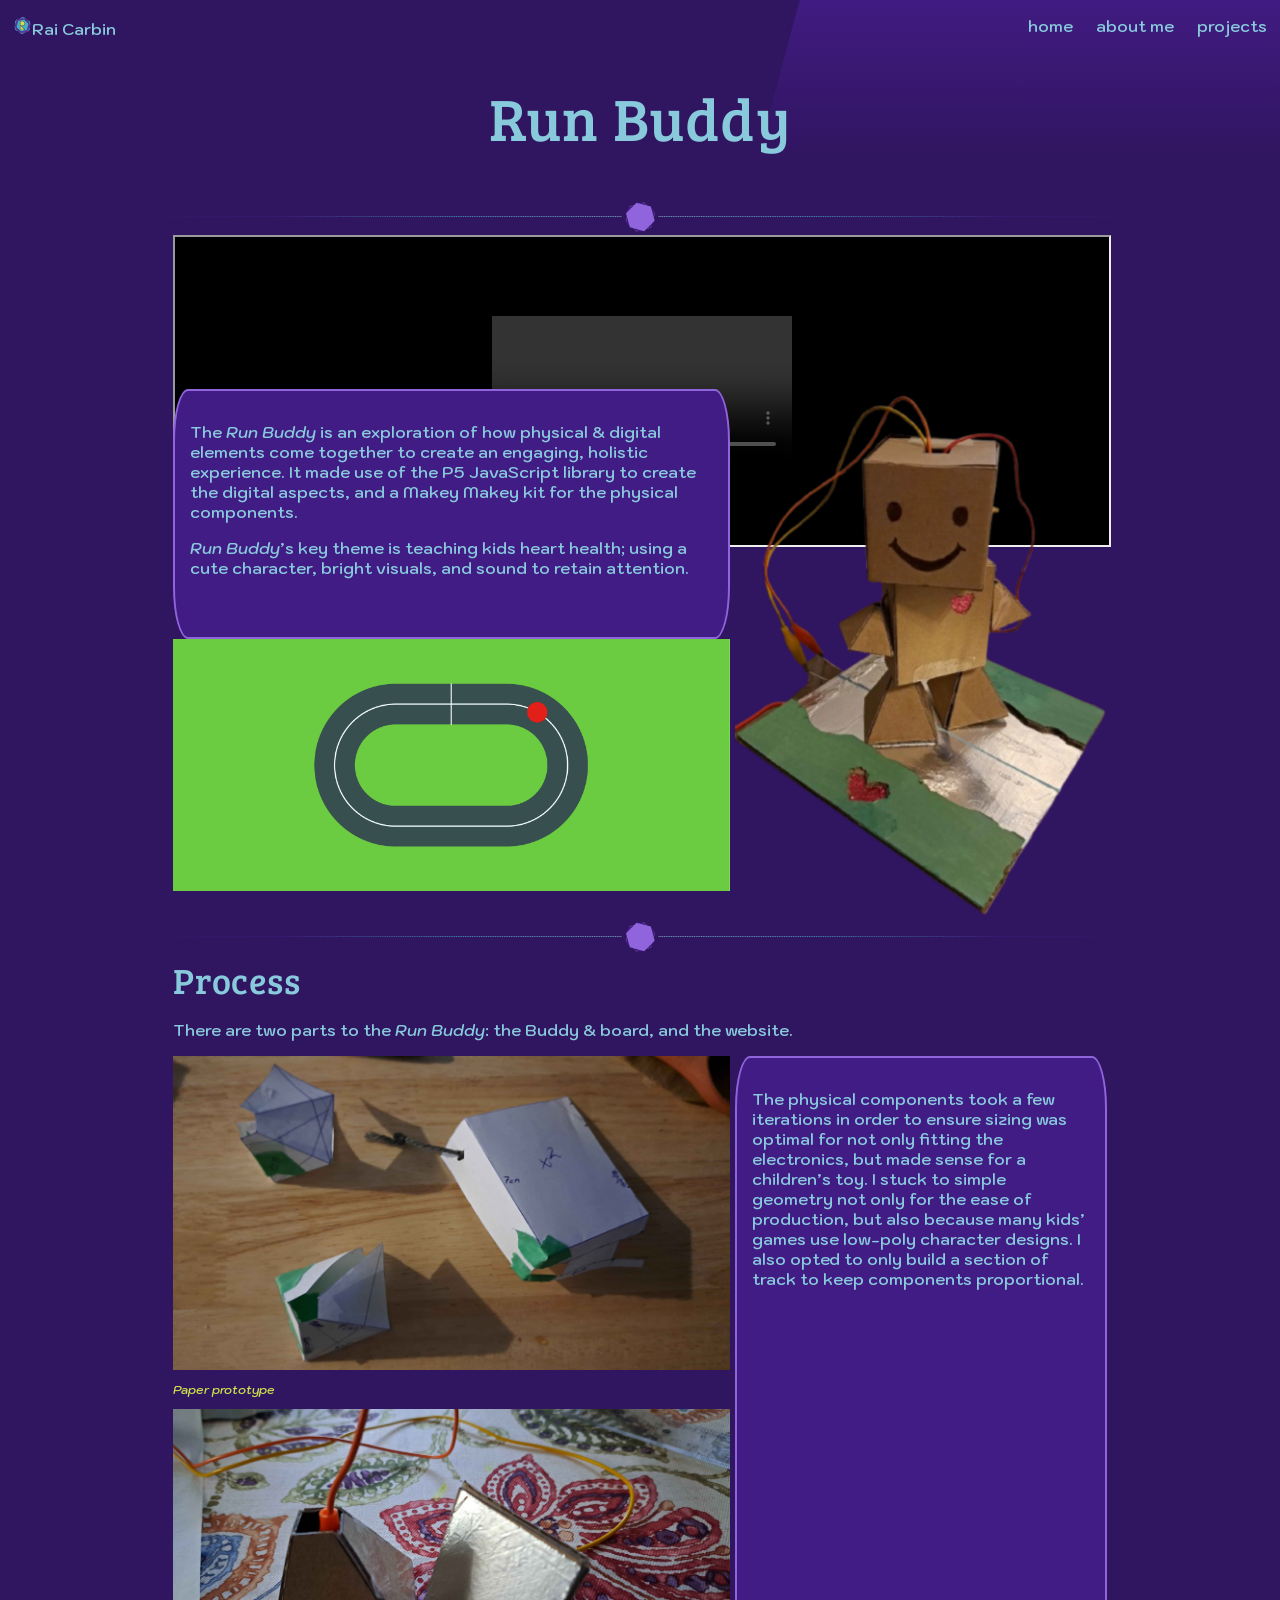
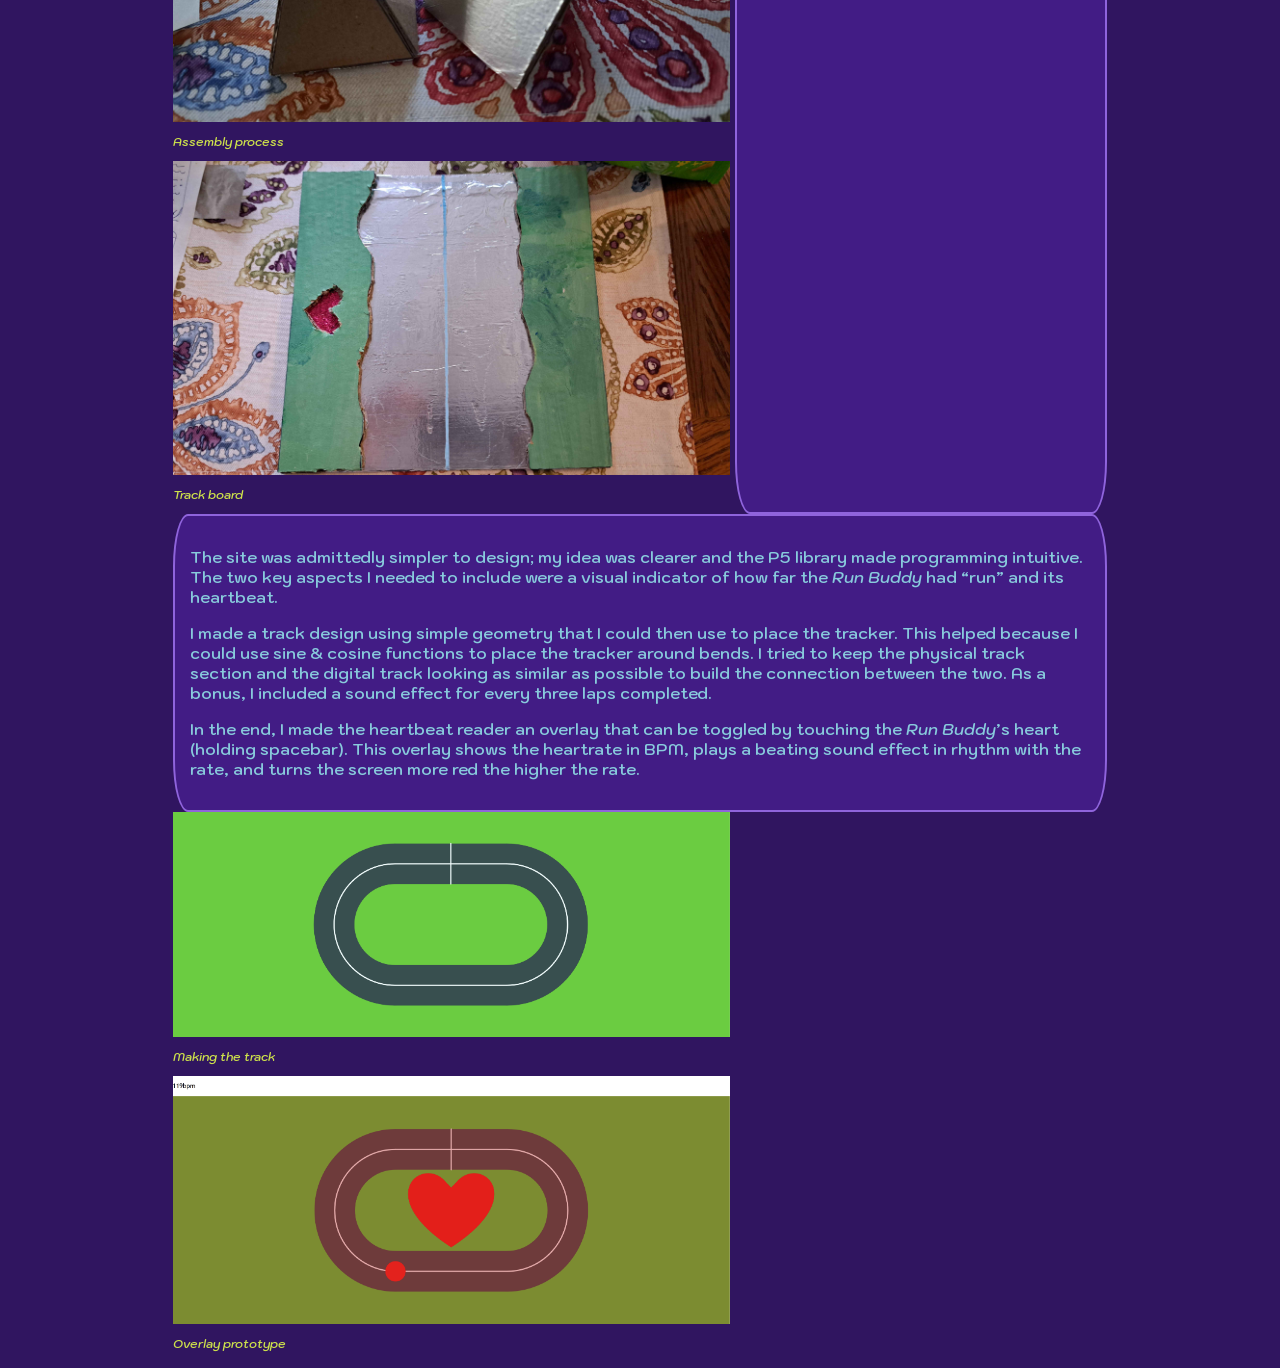
==== p1.html @ 46a2a34e "Restore p1.html content from previous version" ====
<!DOCTYPE html>
<html lang="en">
<head>
    <title>p1 - portfolio</title>
    <link rel="icon" type="image/x-icon" href="img/graphics/logo_bw.svg">
    <meta charset="UTF-8">
    <meta name="viewport" content="width=device-width, initial-scale=1">
    <link rel="stylesheet" href="style.css">
    <link rel="preconnect" href="https://fonts.googleapis.com">
    <link rel="preconnect" href="https://fonts.gstatic.com" crossorigin>
    <link href="https://fonts.googleapis.com/css2?family=Bree+Serif&family=Kodchasan:ital,wght@0,200;0,300;0,400;0,500;0,600;0,700;1,200;1,300;1,400;1,500;1,600;1,700&display=swap" rel="stylesheet">
</head>
<body>
    <header>
        <nav>
            <p id="name"><img src="img/graphics/logo_colour.svg" style="display: inline; width: 3%;">Rai Carbin</p>
            <div id="links">
                <a href="index.html"><p>home</p></a>
                <a href="about.html"><p>about me</p></a>
                <a href="projects.html"><p>projects</p></a>
            </div>
        </nav>
        <h1>Run Buddy</h1>
    </header>
    <img class="spacer" src="img/graphics/spacer.svg" style="width: 100%;">
    <iframe src="img/projects/rbVideo.mp4" class="left right" style="width: 100%; height: 200%;"></iframe>
    <div class="left"></div><!-- just so that elements don't overlap cuz idk how else to fix it :/ -->
    <div class="textbox left">
        <p>The <i>Run Buddy</i> is an exploration of how physical & digital elements come together 
            to create an engaging, holistic experience. It made use of the P5 JavaScript library to 
            create the digital aspects, and a Makey Makey kit for the physical components.
        </p>
        <p><i>Run Buddy</i>’s key theme is teaching kids heart health; using a cute character,  
            bright visuals, and sound to retain attention.
        </p>
    </div>
    <img src="img/projects/run-buddy.png" class="right" style="grid-row: span 2;">
    <img src="img/projects/rb-site.png" class="left" style="width: 100%;">
    <img class="spacer" src="img/graphics/spacer.svg" style="width: 100%;">
    <h2 style="grid-column-start: 3;">Process</h2>
    <p style="grid-column-start: 3; grid-column-end: 11;">
        There are two parts to the <i>Run Buddy</i>: the Buddy & board, and the website.
    </p>
    <img src="img/projects/paper.png" class="left" style="width: 100%;">
    <div class="textbox right" style="grid-column-start: 10; grid-row: span 6;">
        <p>
            The physical components took a few iterations in order to ensure sizing was optimal 
            for not only fitting the electronics, but made sense for a children’s toy. I stuck to 
            simple geometry not only for the ease of production, but also because many kids’ games use 
            low-poly character designs. I also opted to only build a section of track to keep components 
            proportional. 
        </p>
    </div>
    <p class="left desc">Paper prototype</p>
    <img src="img/projects/feet.png" class="left" style="width: 100%;">
    <p class="left desc">Assembly process</p>
    <img src="img/projects/board.png" class="left" style="width: 100%;">
    <p class="left desc">Track board</p>
    <div class="textbox">
        <p>
            The site was admittedly simpler to design; my idea was clearer and the P5 library made 
            programming intuitive. The two key aspects I needed to include were a visual indicator of how 
            far the <i>Run Buddy</i> had “run” and its heartbeat. 
        </p><p>
            I made a track design using simple geometry that I could then use to place the tracker. This 
            helped because I could use sine & cosine functions to place the tracker around bends. I tried 
            to keep the physical track section and the digital track looking as similar as possible to 
            build the connection between the two. As a bonus, I included a sound effect for every three 
            laps completed. 
        </p><p>
            In the end, I made the heartbeat reader an overlay that can be toggled by touching the <i>Run 
            Buddy</i>’s heart (holding spacebar). This overlay shows the heartrate in BPM, plays a beating 
            sound effect in rhythm with the rate, and turns the screen more red the higher the rate. 
        </p>
    </div>
    <img src="img/projects/justTrack.png" class="left" style="width: 100%;">
    <p class="left desc">Making the track</p>
    <img src="img/projects/overlayProto.png" class="left" style="width: 100%;">
    <p class="left desc">Overlay prototype</p>
</body>
</html>
---- style.css ----
:root{
    --bg1: #301560;
    --bg2: #8F64DC;
    --secondary: #421C85;
    --text: #88CADC;
    --acc: #CEE24B;
    --border: #43ADCA;
}
html{
    font-size: 10px;
}
body{
    font-size: 1.6rem;
    font-family: "Bree Serif", serif;
    background: var(--bg1);
    color: var(--text);
    display: grid;
    grid-template-columns: repeat(12, 1fr);
    margin: 5px 30px 5px 30px;
    column-gap: 5px;
}

h1, h2, h3, h4, h5, h6{
    font-weight: normal;
    letter-spacing: 0.02em;
}
h1{
    font-size: 6rem;
}
h2{
    font-size: 3.6rem;
    margin: 0;
}

p{
    font-family: "Kodchasan", sans-serif;
    font-weight: 600;
}
.textbox{
    background: var(--secondary);
    /* color: var(--bg1); */
    padding: 15px;
    border: 2px solid var(--bg2);
    /* outline: 5px solid var(--border); */
    border-radius: 15px / 51.96px;
    corner-shape: bevel;
    text-align: left;
    grid-column-start: 3;
    grid-column-end: 11;
    max-height: fit-content;
}

.desc{
    font-size: 1.2rem;
    font-style: italic;
    color: var(--acc);
}

header{
    grid-column: span 12;
    text-align: center;
    background-image: url("img/graphics/header.svg");
    background-size: 100%;
    background-position: center;
    margin: -5px -30px 0 -30px;
}

.spacer{
    /* grid-column: span 12; */
    grid-column-start: 2;
    grid-column-end: 12;
}

.project{
    grid-column-start: 3;
    grid-column-end: 11;
    transition: all 0.2s;
    background: url("img/graphics/Rectangle\ 3.png");
    background-size: 0%;
    background-repeat: repeat-y;
}
.project:hover{
    background-size: 100%;
    color: var(--bg1);
    transform: skew(-15deg);
    padding-left: 60px;
    border-left: 30px solid var(--bg2);
}

a{
    text-decoration: none;
    color: inherit;
}
.left{
    grid-column-start: 3;
    grid-column-end: 10;
}
.right{
    grid-column-end: 11;
}

#links{
    width: 50vw;
    text-align: right;
    margin-top: -2.5em;
    margin-left: 49vw;
}
#links *{
    display: inline;
    padding-left: 10px;
}
#name{
    width: 50vw;
    padding-left: 1vw;
    text-align: left;
}
#projects{
    grid-column-start: 3;
    border-bottom: 5px solid var(--text);
    font-family: "Kodchasan", sans-serif;
    font-weight: 600;
    margin-bottom: 15px;
    padding-bottom: 5px;
}
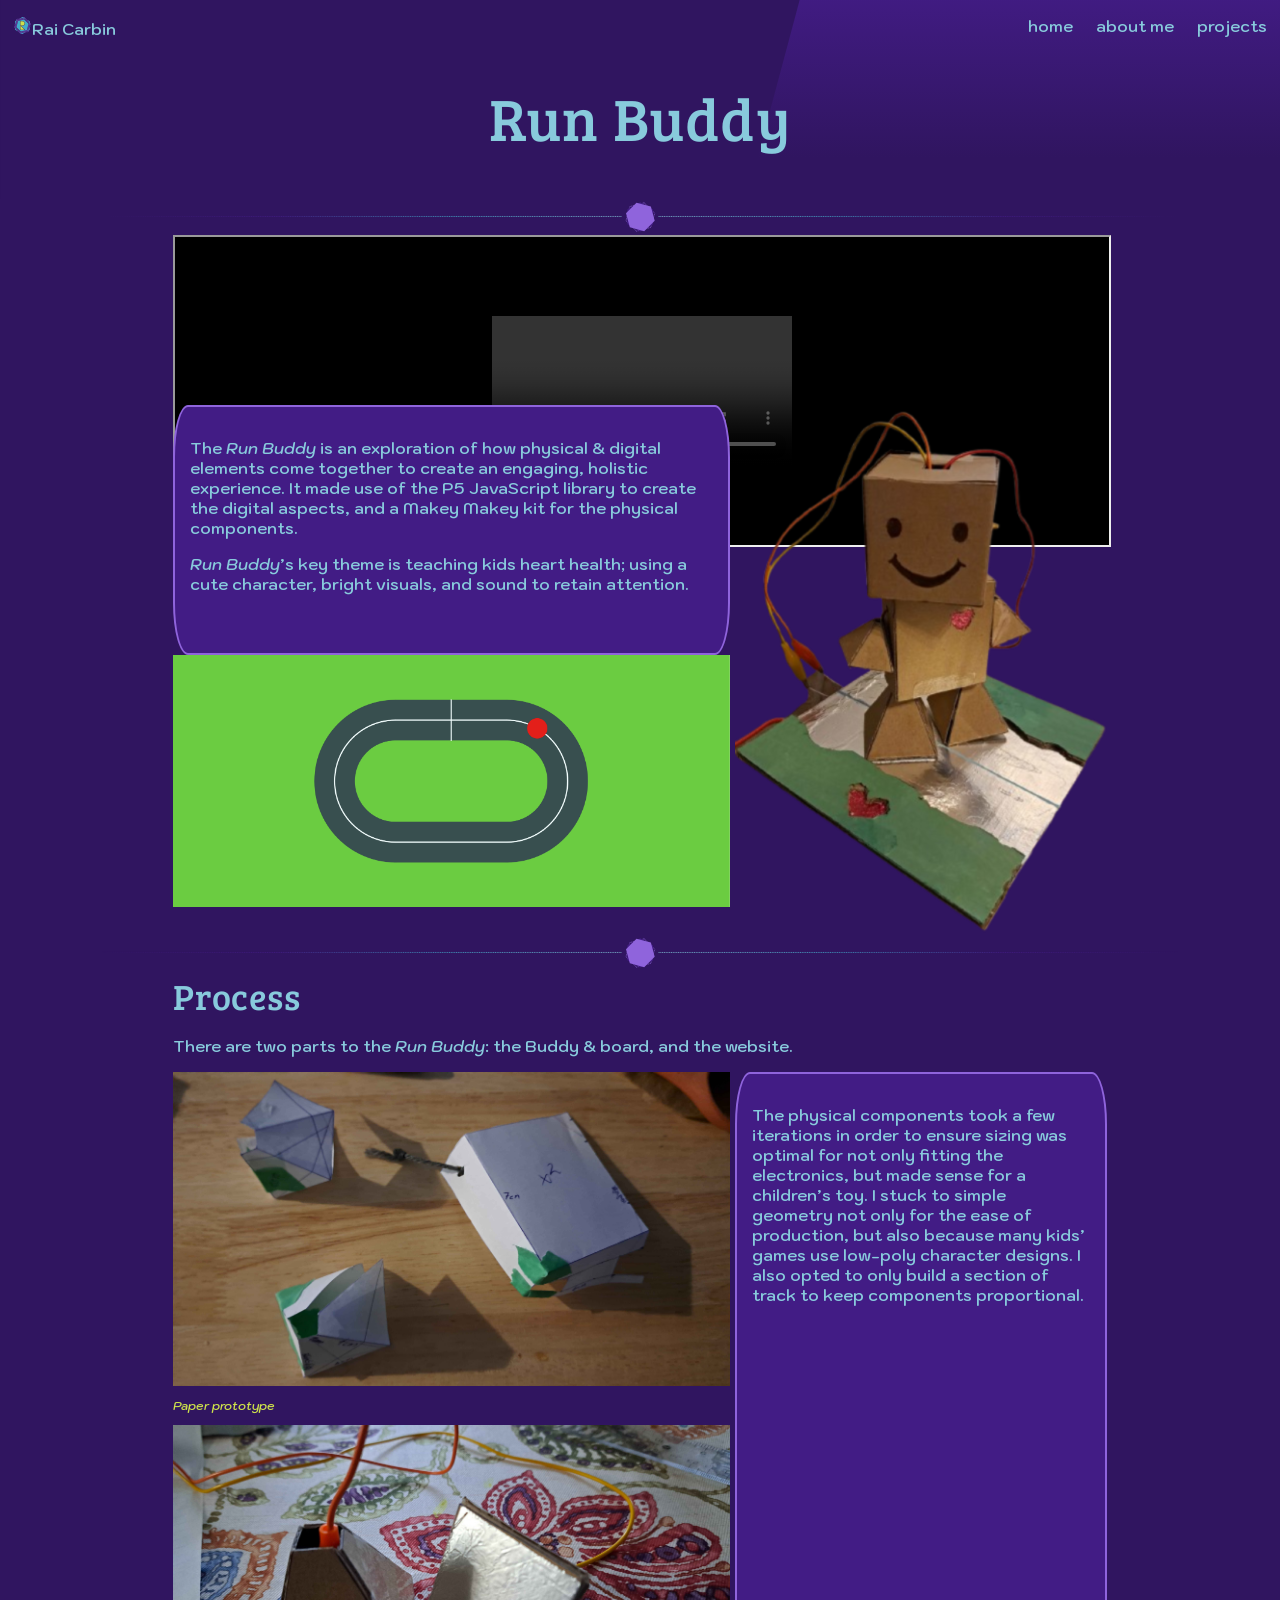
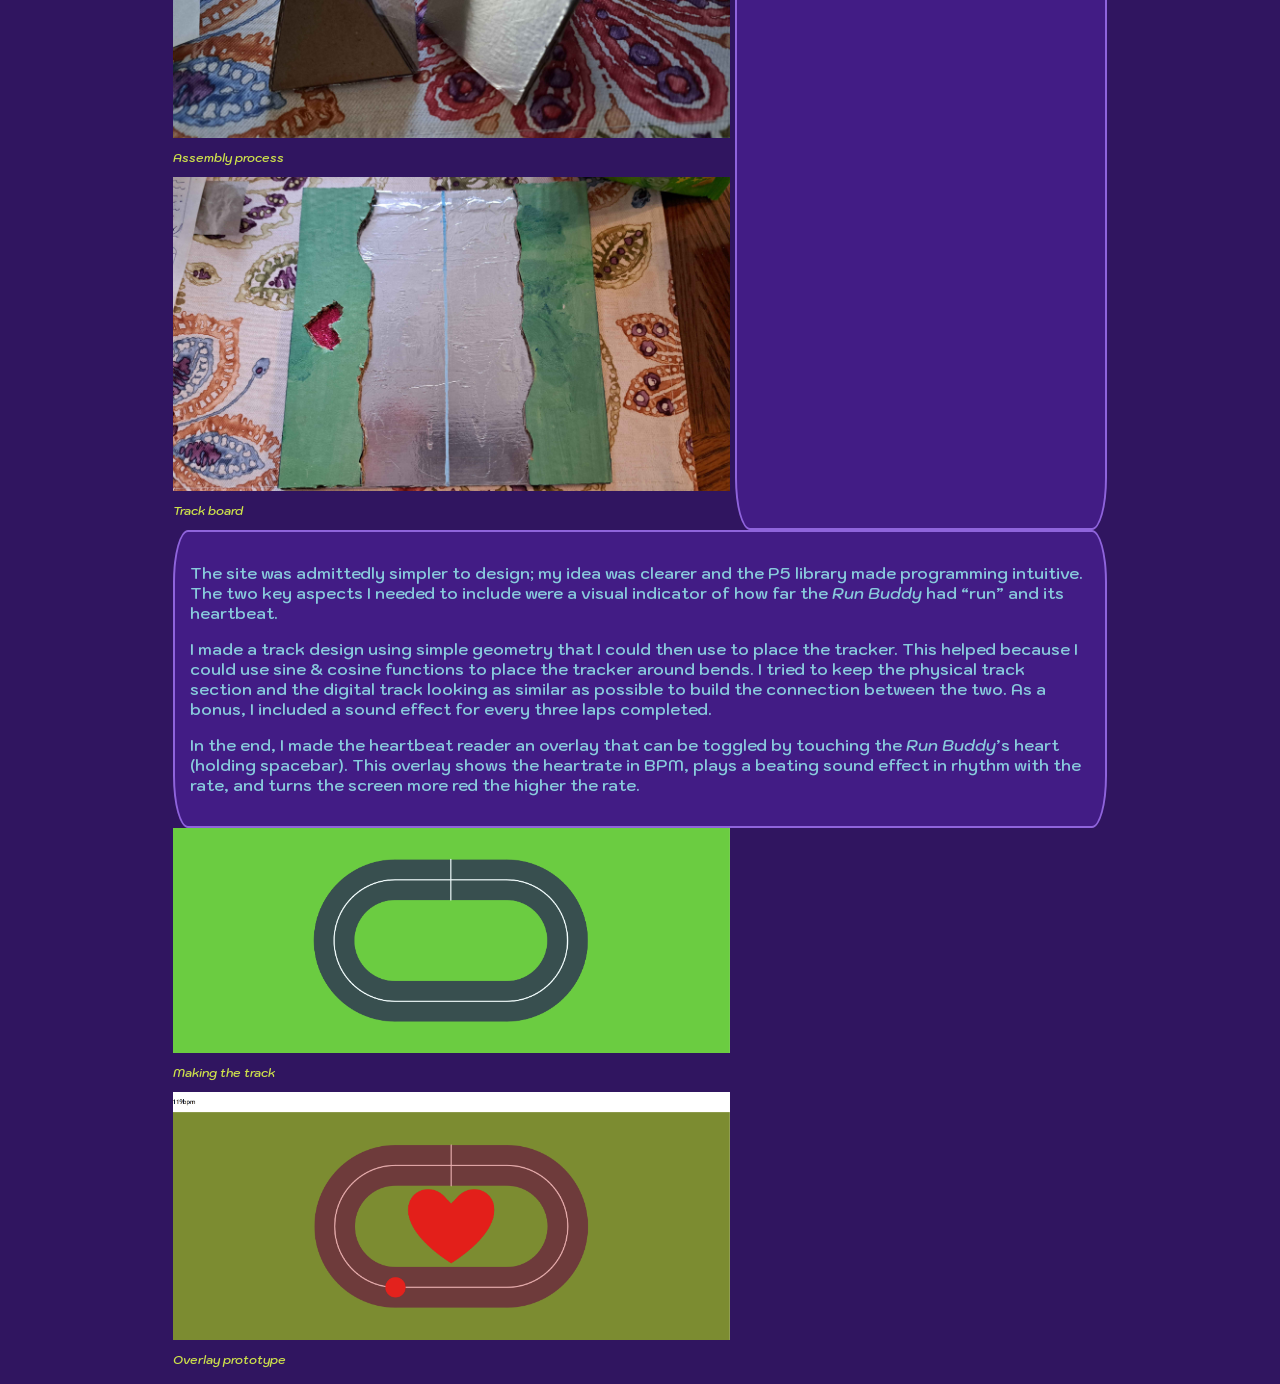
==== commit d65c7f12: "Fix HTML encoding issues in p1.html" ====
--- a/p1.html
+++ b/p1.html
@@ -24,7 +24,7 @@
     </header>
     <img class="spacer" src="img/graphics/spacer.svg" style="width: 100%;">
     <iframe src="img/projects/rbVideo.mp4" class="left right" style="width: 100%; height: 200%;"></iframe>
-    <div class="left"></div><!-- just so that elements don't overlap cuz idk how else to fix it :/ -->
+    <div class="left"><p></p></div><!-- just so that elements don't overlap cuz idk how else to fix it :/ -->
     <div class="textbox left">
         <p>The <i>Run Buddy</i> is an exploration of how physical & digital elements come together 
             to create an engaging, holistic experience. It made use of the P5 JavaScript library to 
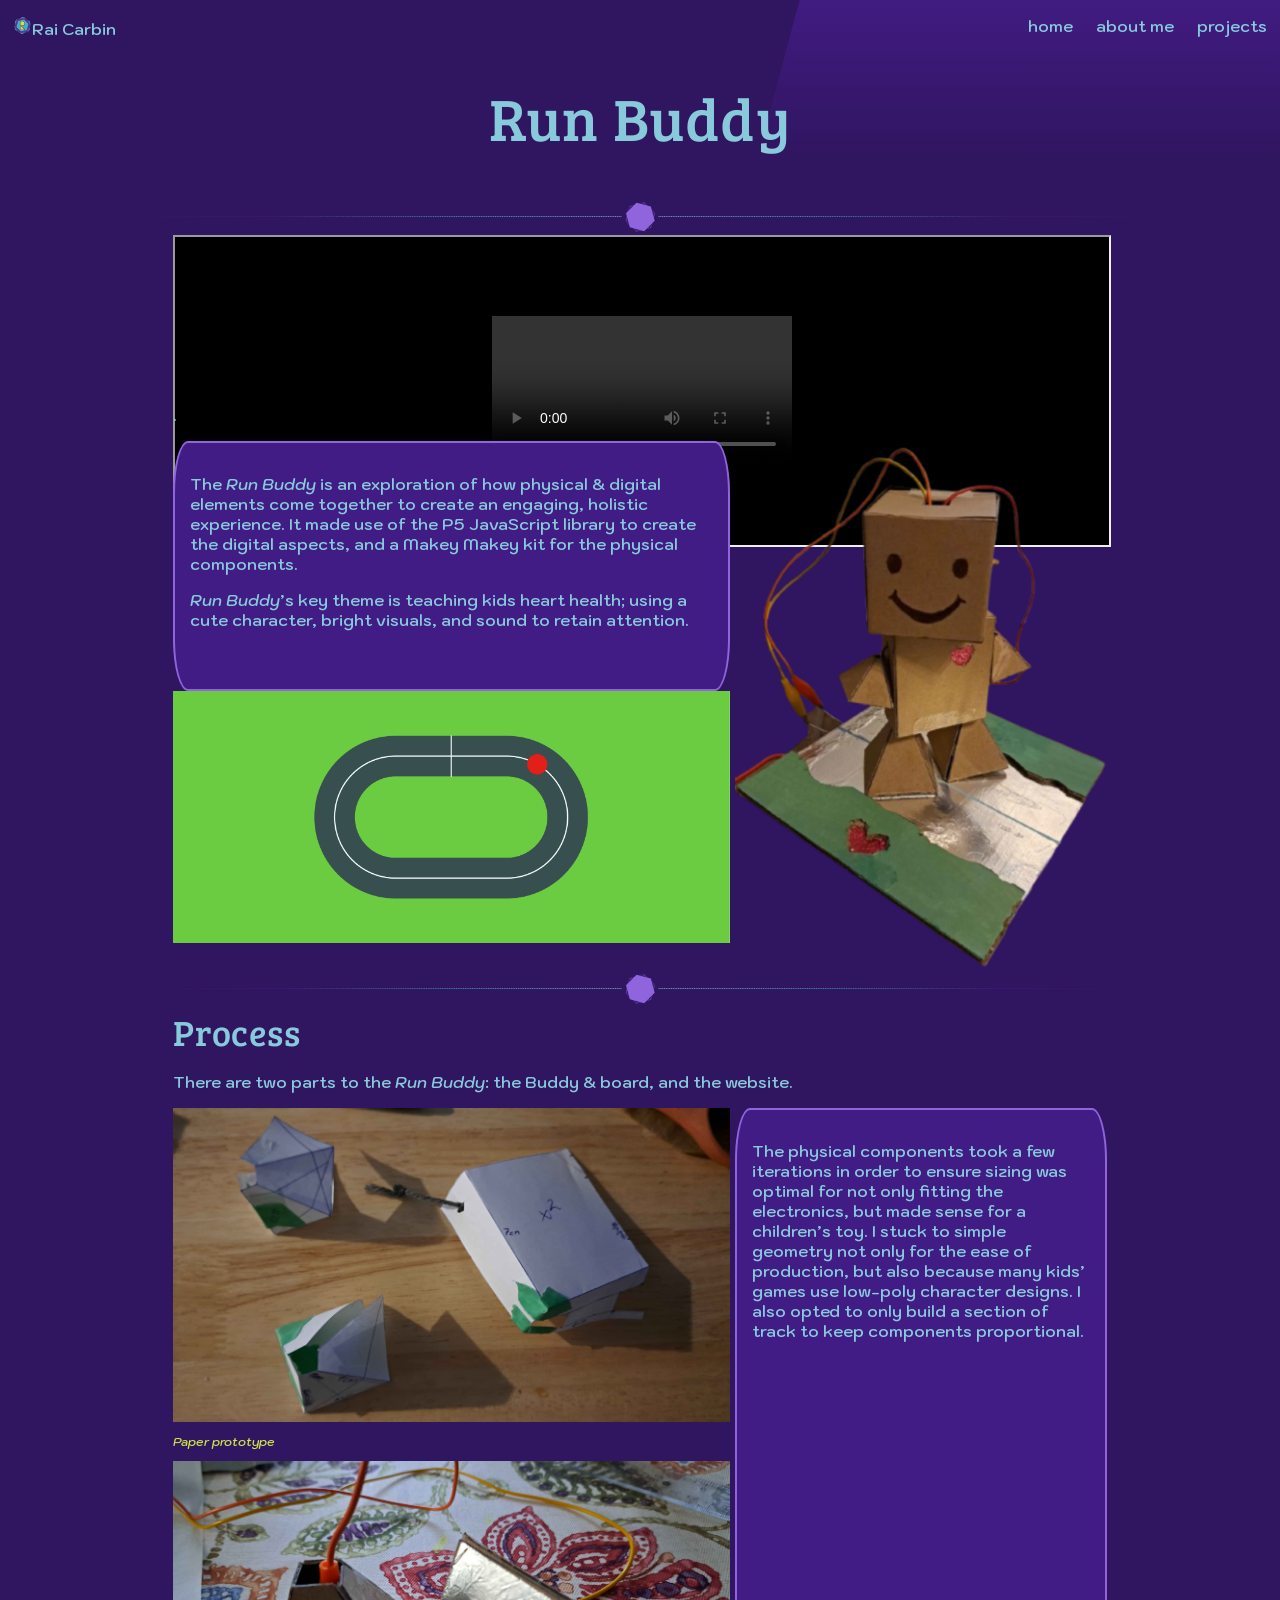
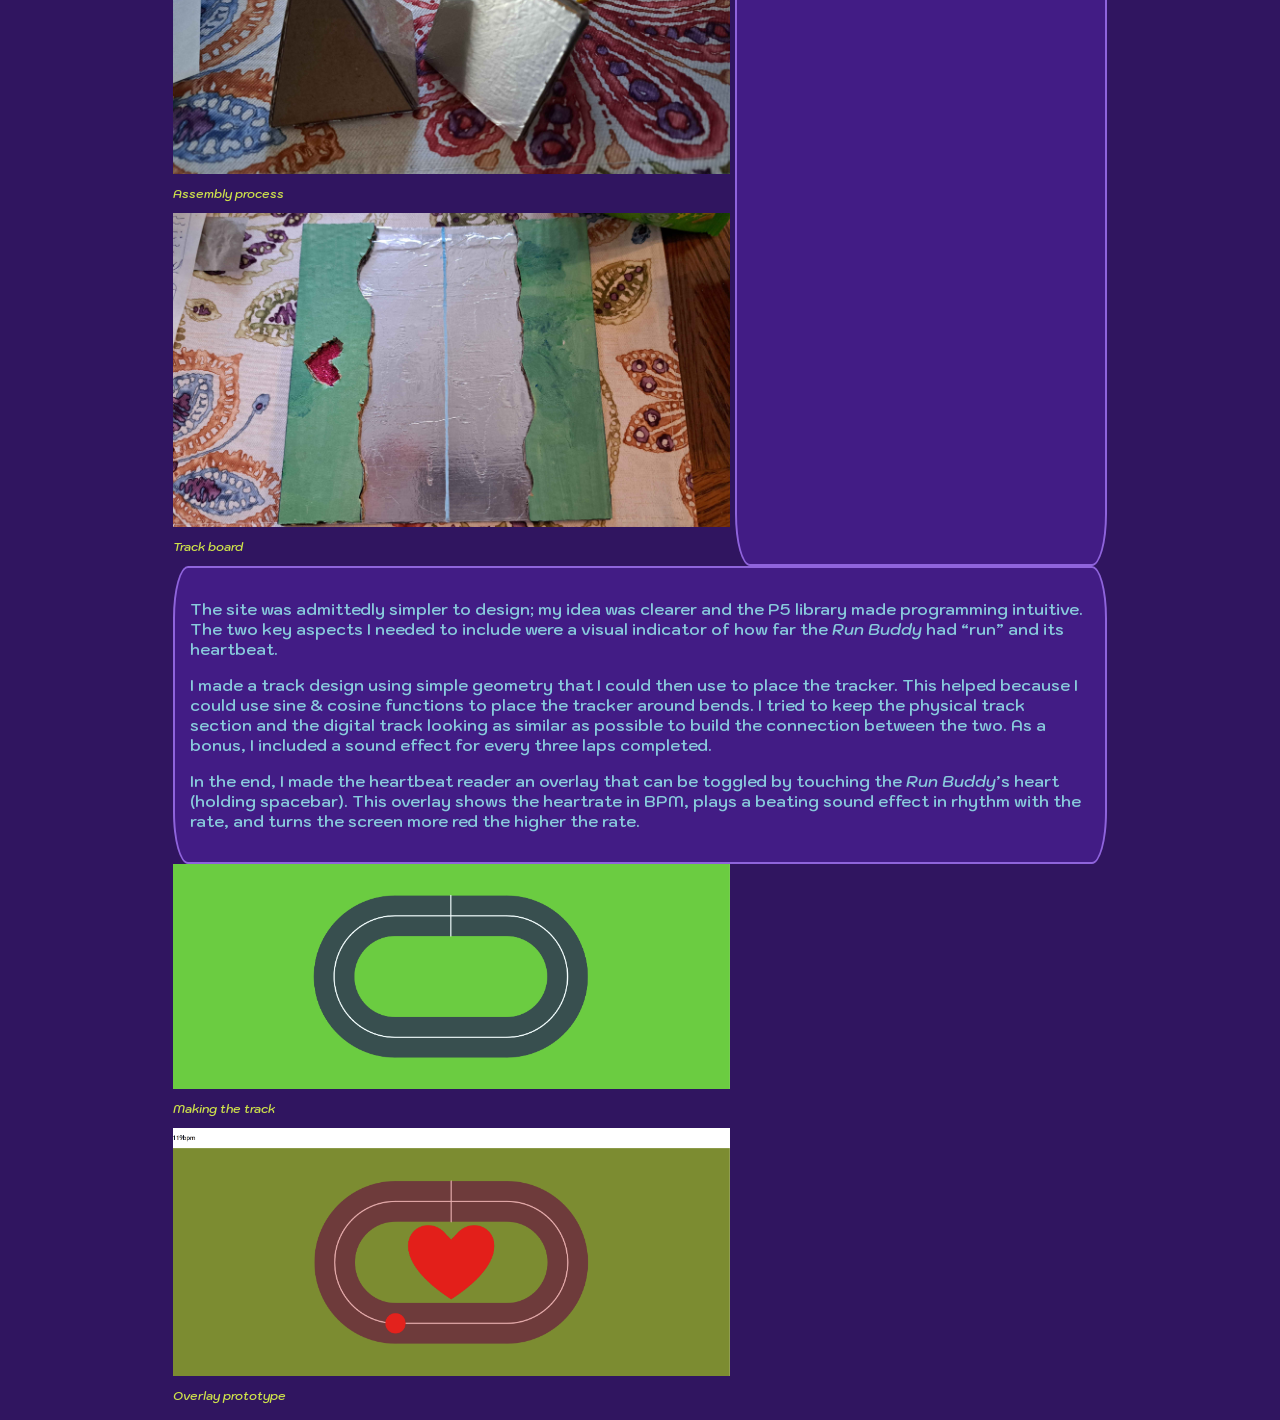
==== commit b246dda6: "Fix HTML formatting and structure" ====
--- a/p1.html
+++ b/p1.html
@@ -24,7 +24,7 @@
     </header>
     <img class="spacer" src="img/graphics/spacer.svg" style="width: 100%;">
     <iframe src="img/projects/rbVideo.mp4" class="left right" style="width: 100%; height: 200%;"></iframe>
-    <div class="left"><p></p></div><!-- just so that elements don't overlap cuz idk how else to fix it :/ -->
+    <div class="left"><p>.</p></div><!-- just so that elements don't overlap cuz idk how else to fix it :/ -->
     <div class="textbox left">
         <p>The <i>Run Buddy</i> is an exploration of how physical & digital elements come together 
             to create an engaging, holistic experience. It made use of the P5 JavaScript library to 
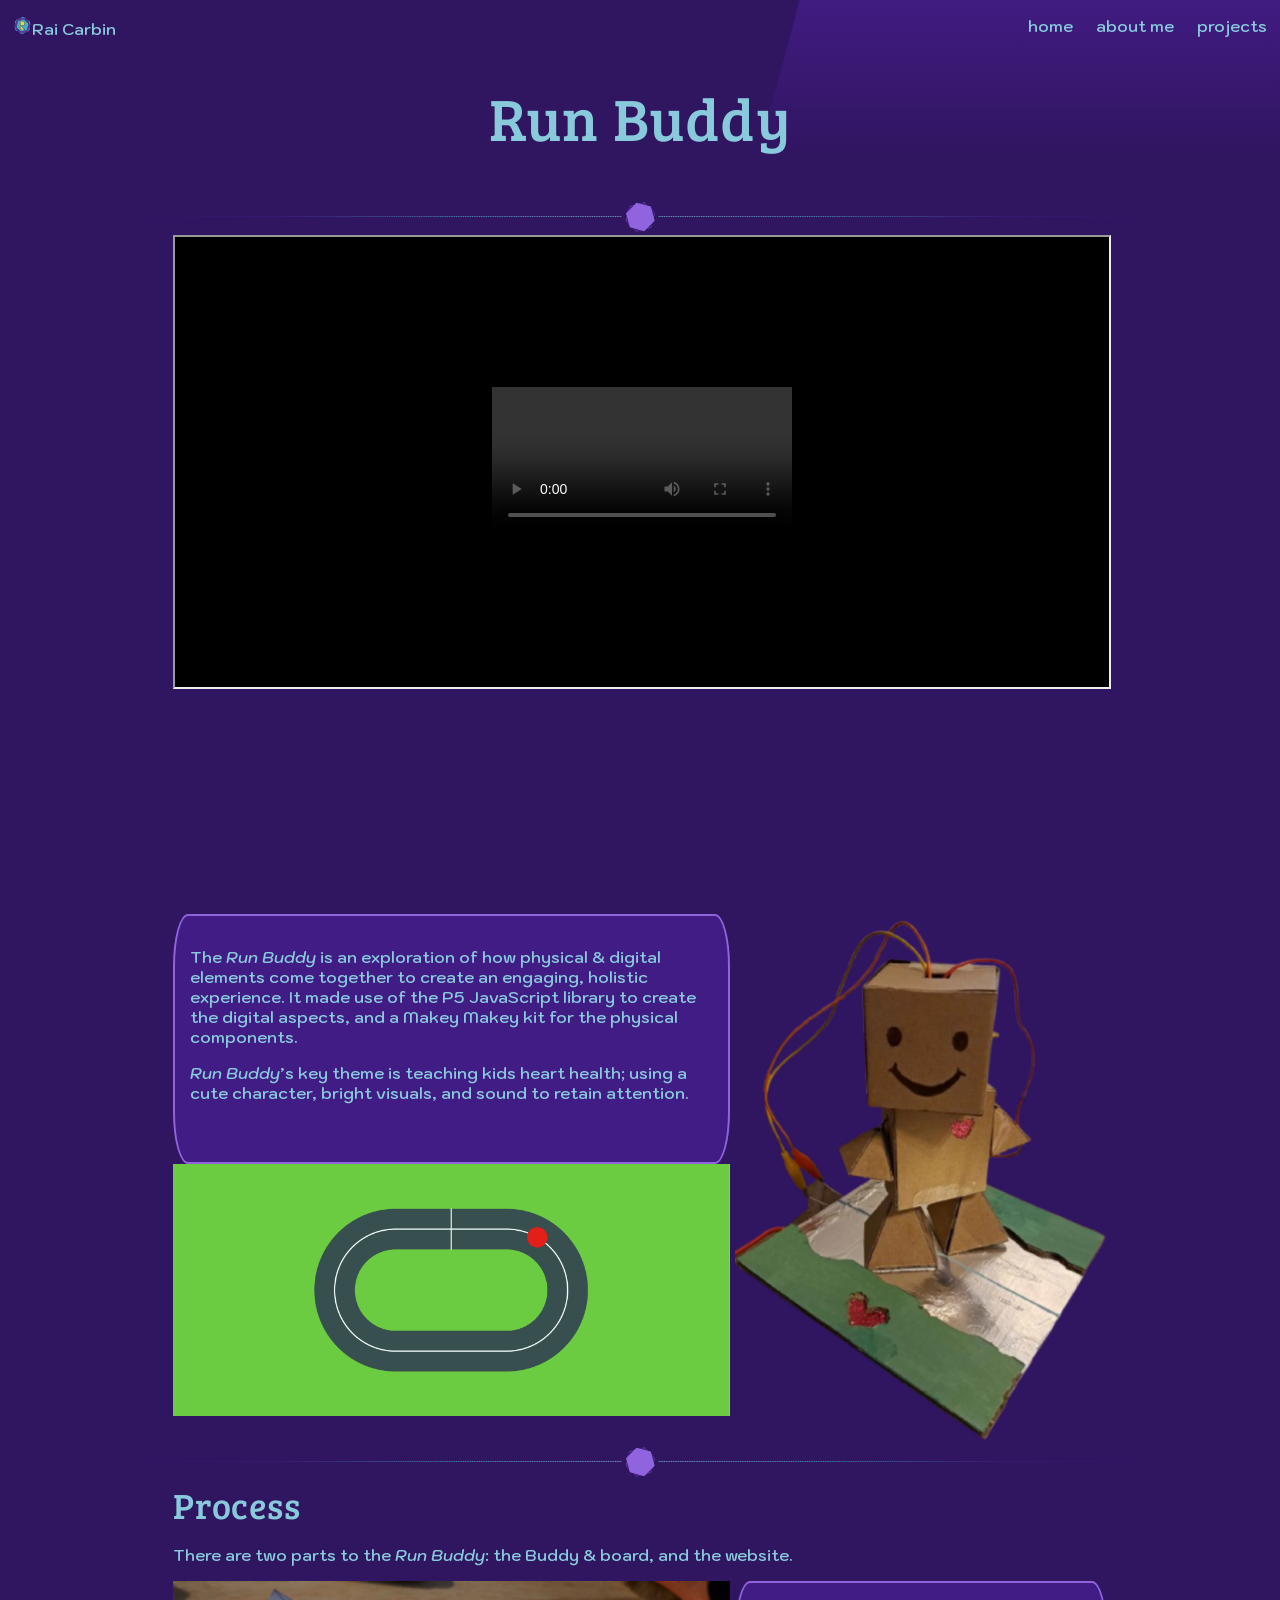
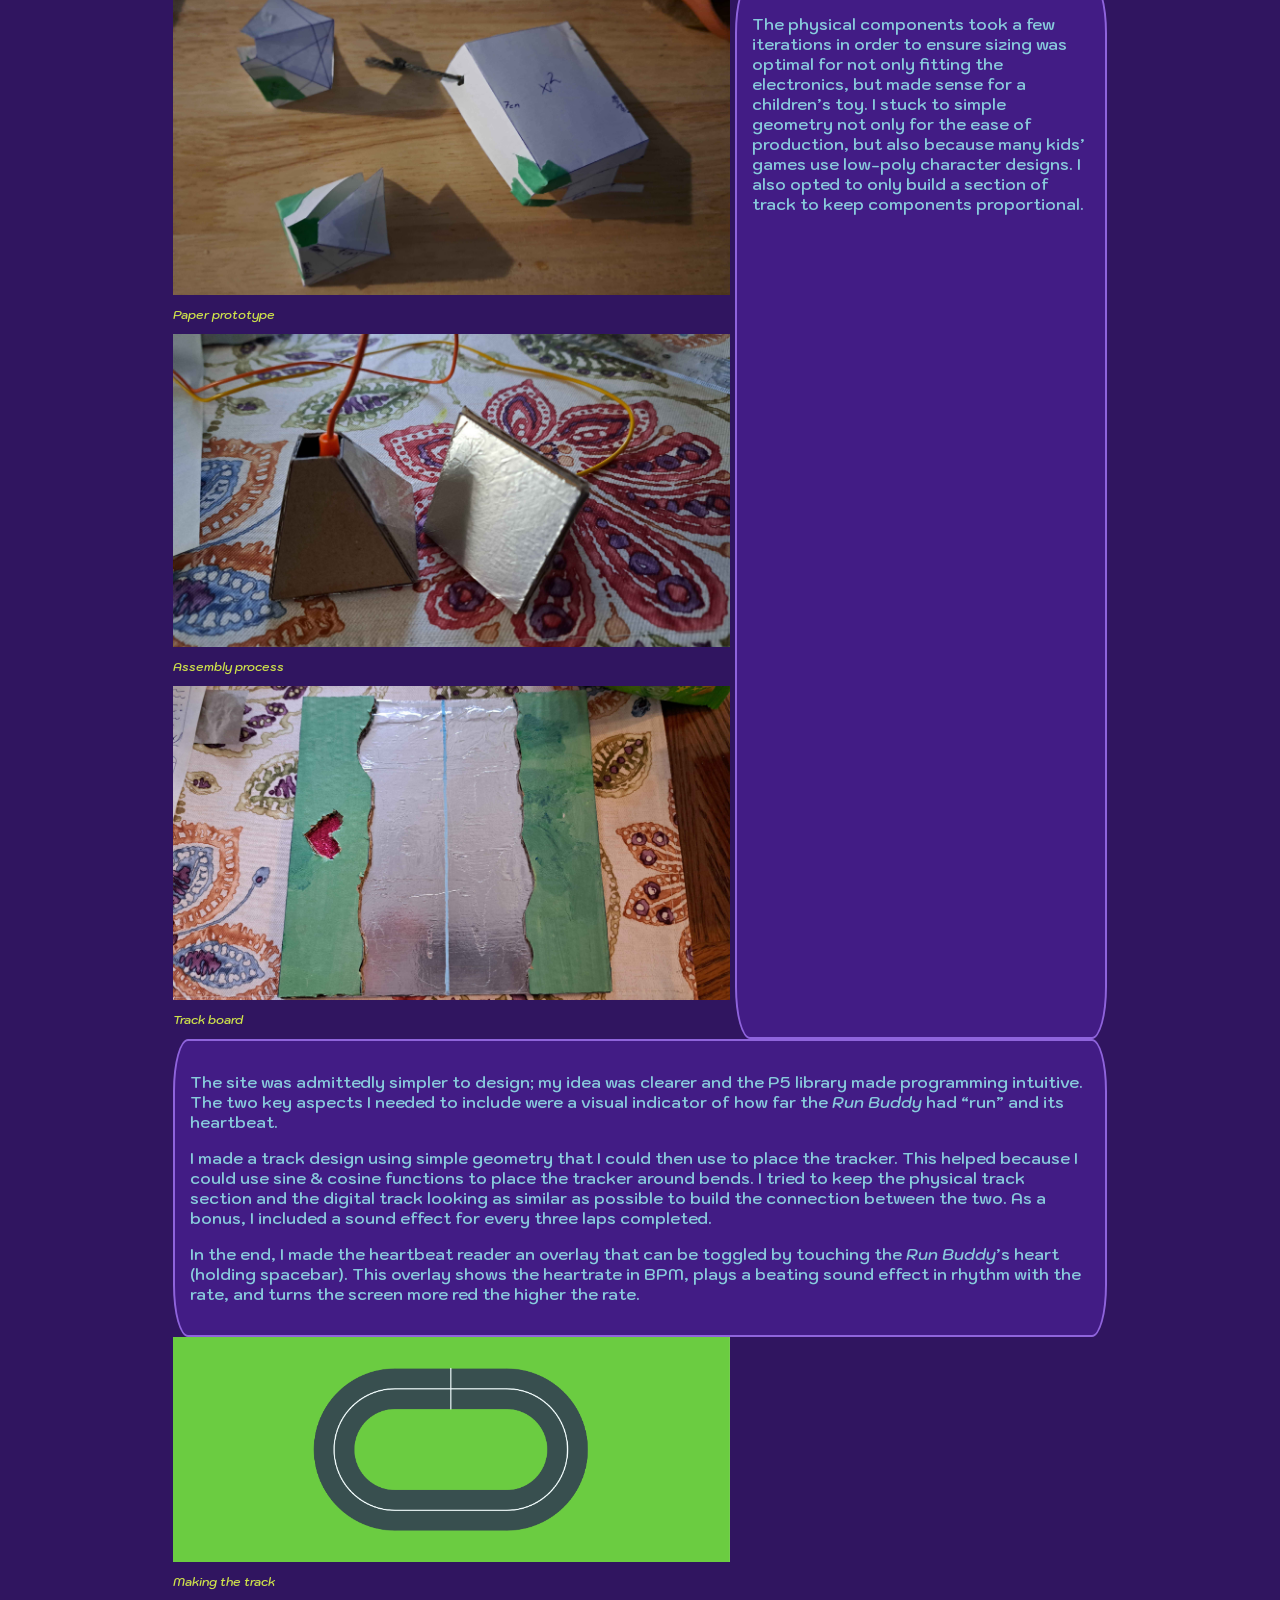
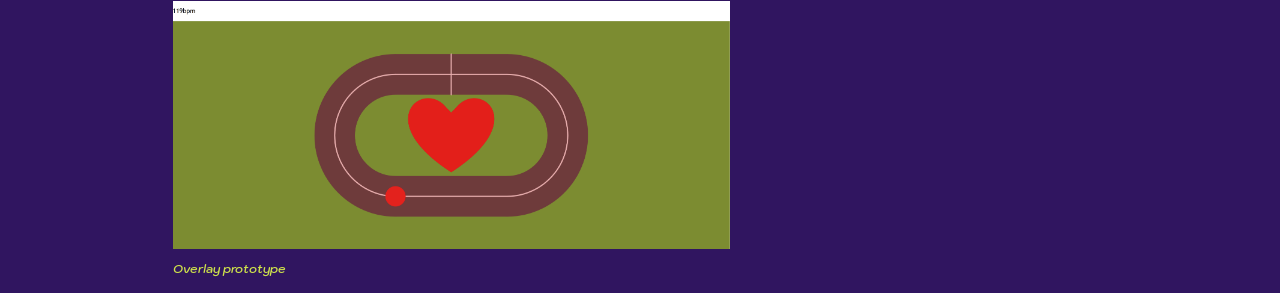
==== commit 483bebf9: "Adjust iframe height and layout spacing Updated iframe height and added spacing div for layout." ====
--- a/p1.html
+++ b/p1.html
@@ -23,8 +23,8 @@
         <h1>Run Buddy</h1>
     </header>
     <img class="spacer" src="img/graphics/spacer.svg" style="width: 100%;">
-    <iframe src="img/projects/rbVideo.mp4" class="left right" style="width: 100%; height: 200%;"></iframe>
-    <div class="left"><p>.</p></div><!-- just so that elements don't overlap cuz idk how else to fix it :/ -->
+    <iframe src="img/projects/rbVideo.mp4" class="left right" style="width: 100%; height: 50vh;"></iframe>
+    <div class="left" style="height: 25vh;"></div><!-- just so that elements don't overlap cuz idk how else to fix it :/ -->
     <div class="textbox left">
         <p>The <i>Run Buddy</i> is an exploration of how physical & digital elements come together 
             to create an engaging, holistic experience. It made use of the P5 JavaScript library to 
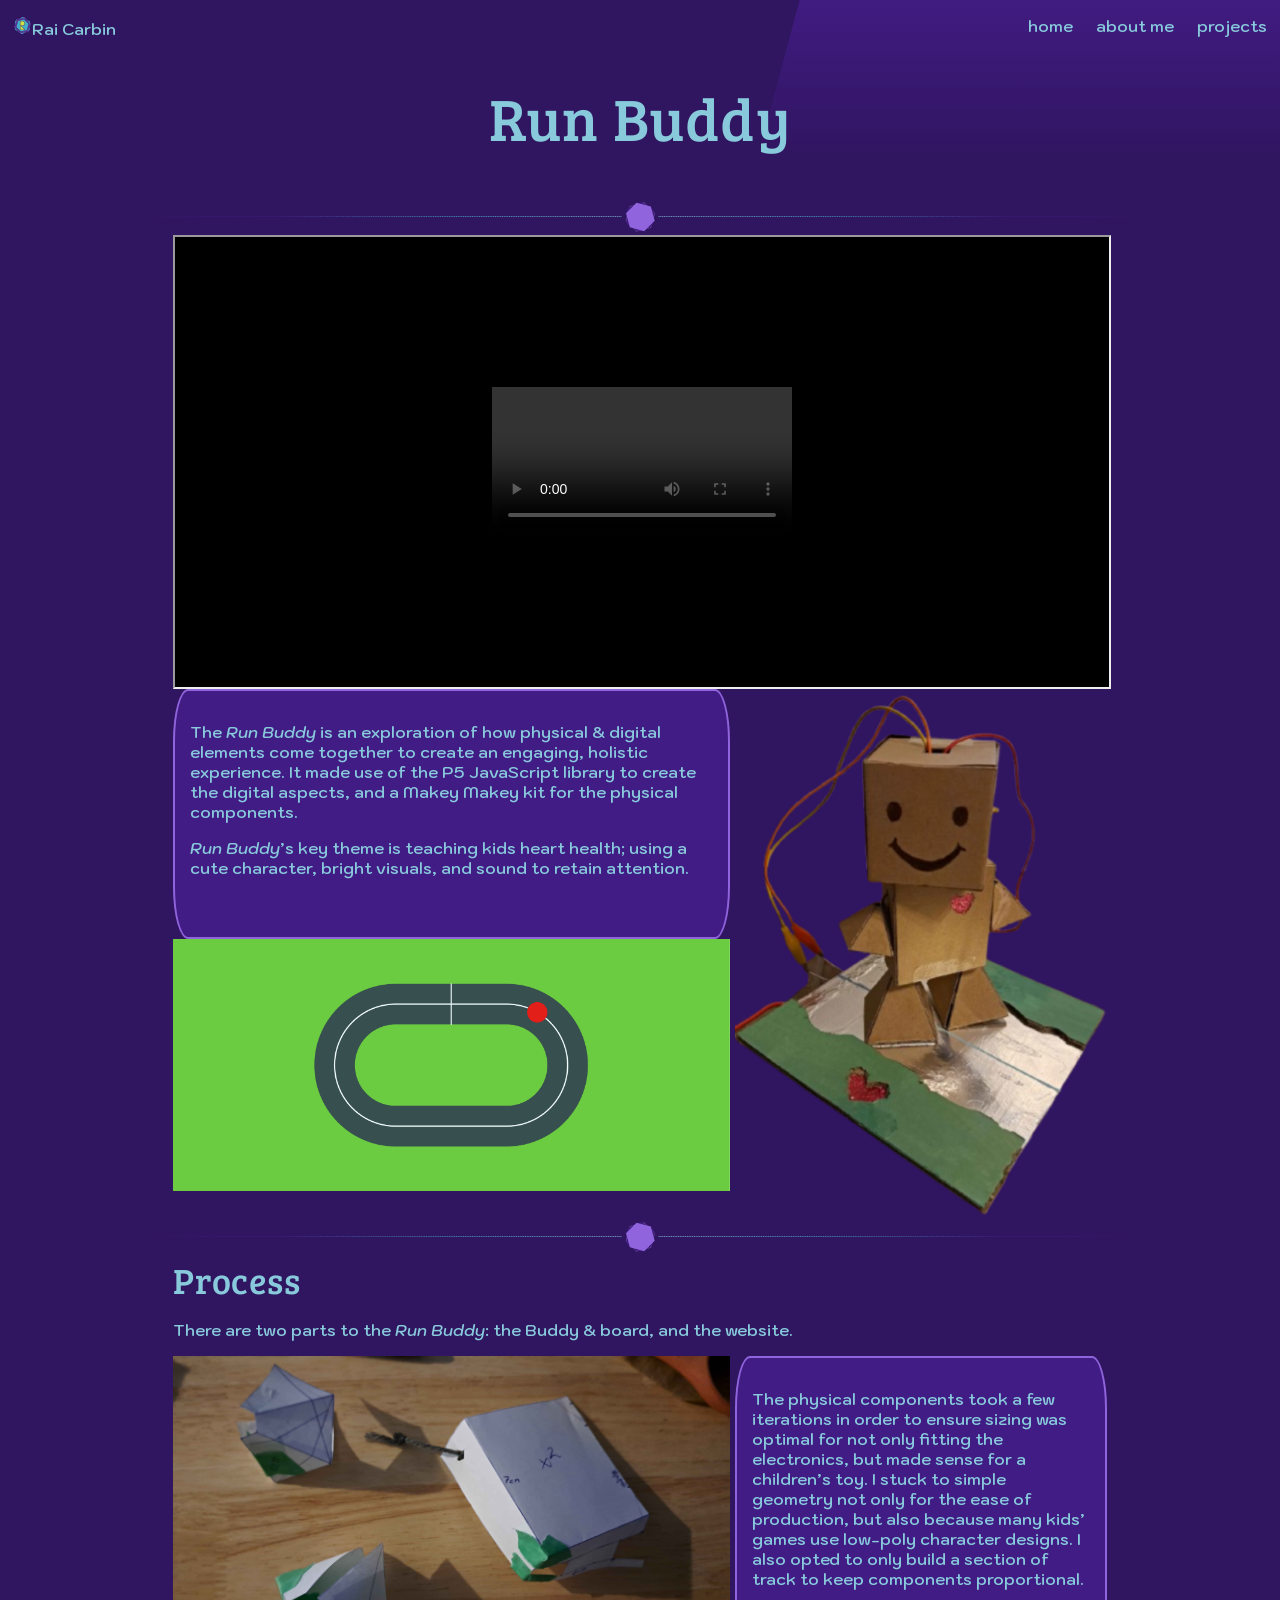
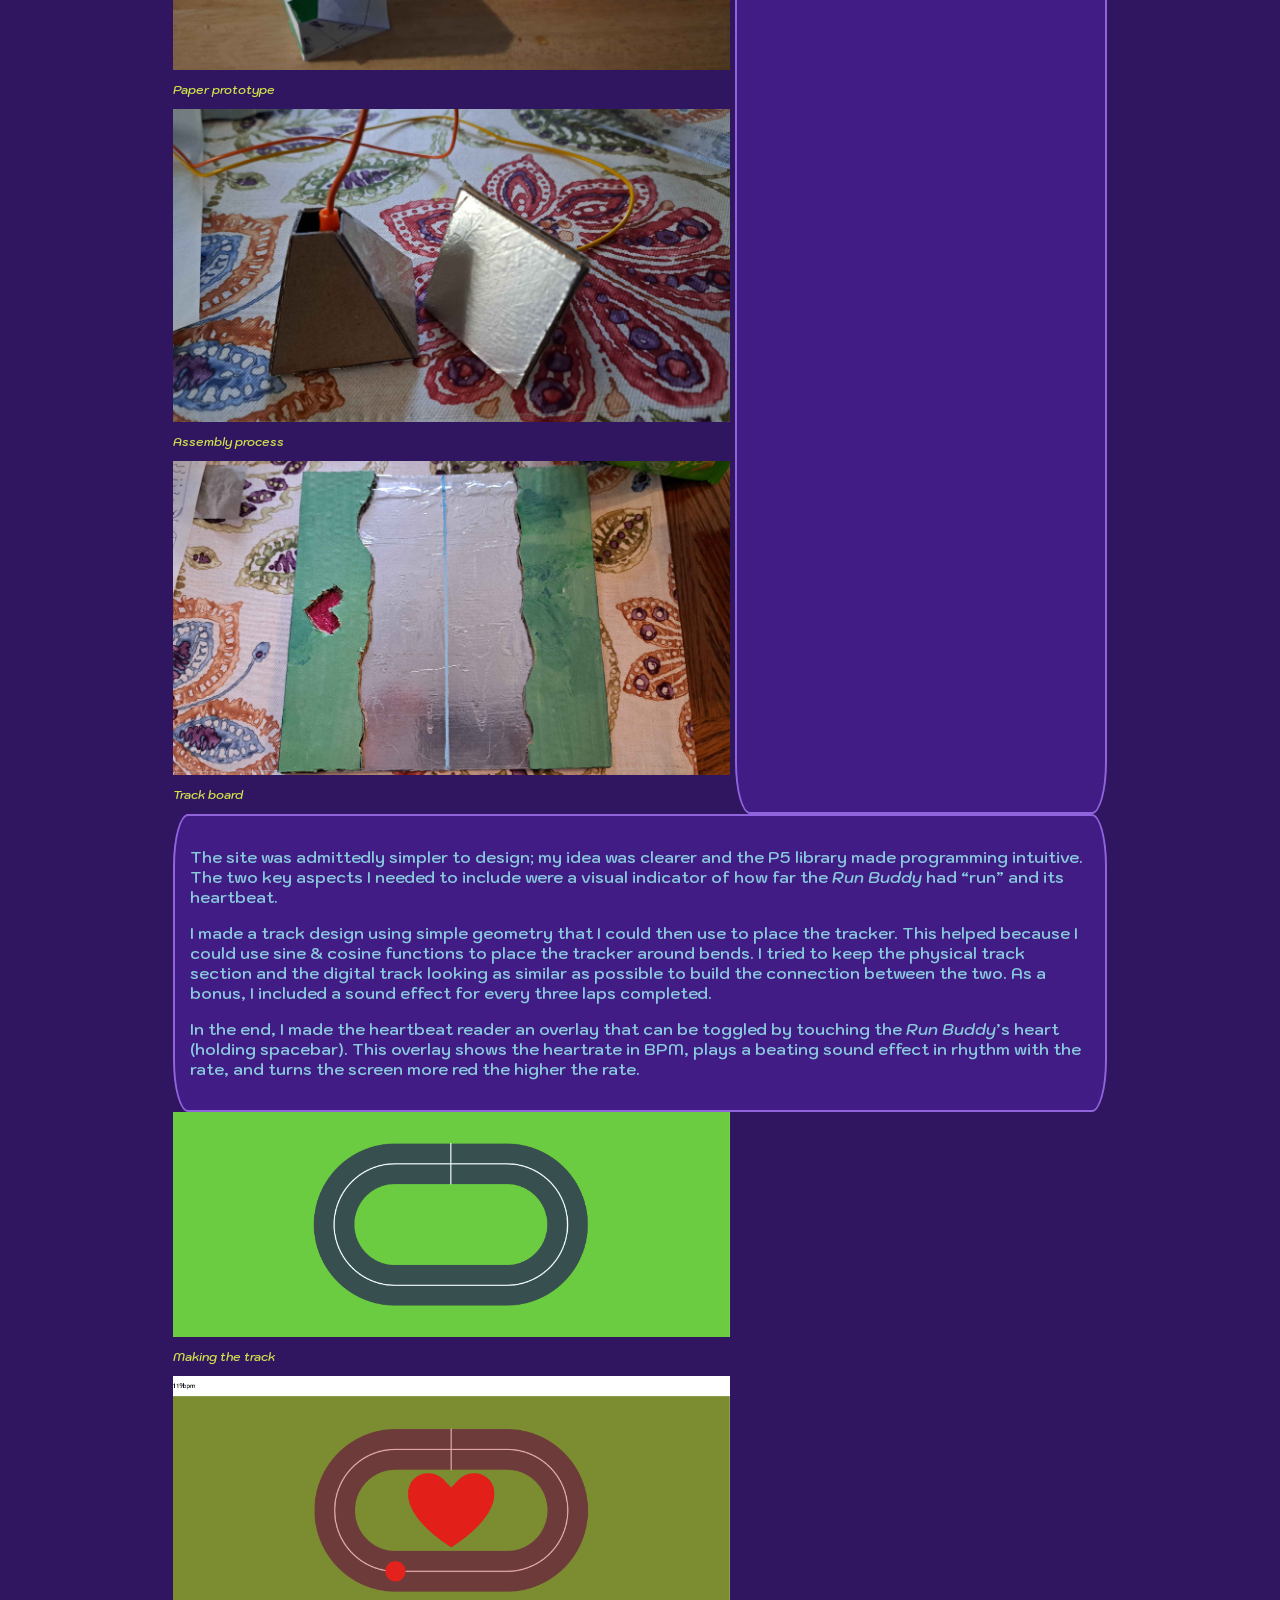
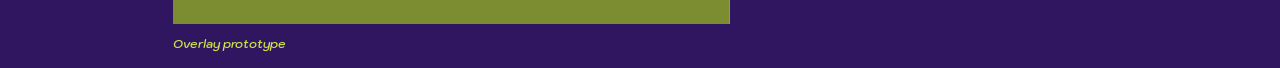
==== commit 2c0362be: "Fix HTML formatting and structure" ====
--- a/p1.html
+++ b/p1.html
@@ -24,7 +24,6 @@
     </header>
     <img class="spacer" src="img/graphics/spacer.svg" style="width: 100%;">
     <iframe src="img/projects/rbVideo.mp4" class="left right" style="width: 100%; height: 50vh;"></iframe>
-    <div class="left" style="height: 25vh;"></div><!-- just so that elements don't overlap cuz idk how else to fix it :/ -->
     <div class="textbox left">
         <p>The <i>Run Buddy</i> is an exploration of how physical & digital elements come together 
             to create an engaging, holistic experience. It made use of the P5 JavaScript library to 
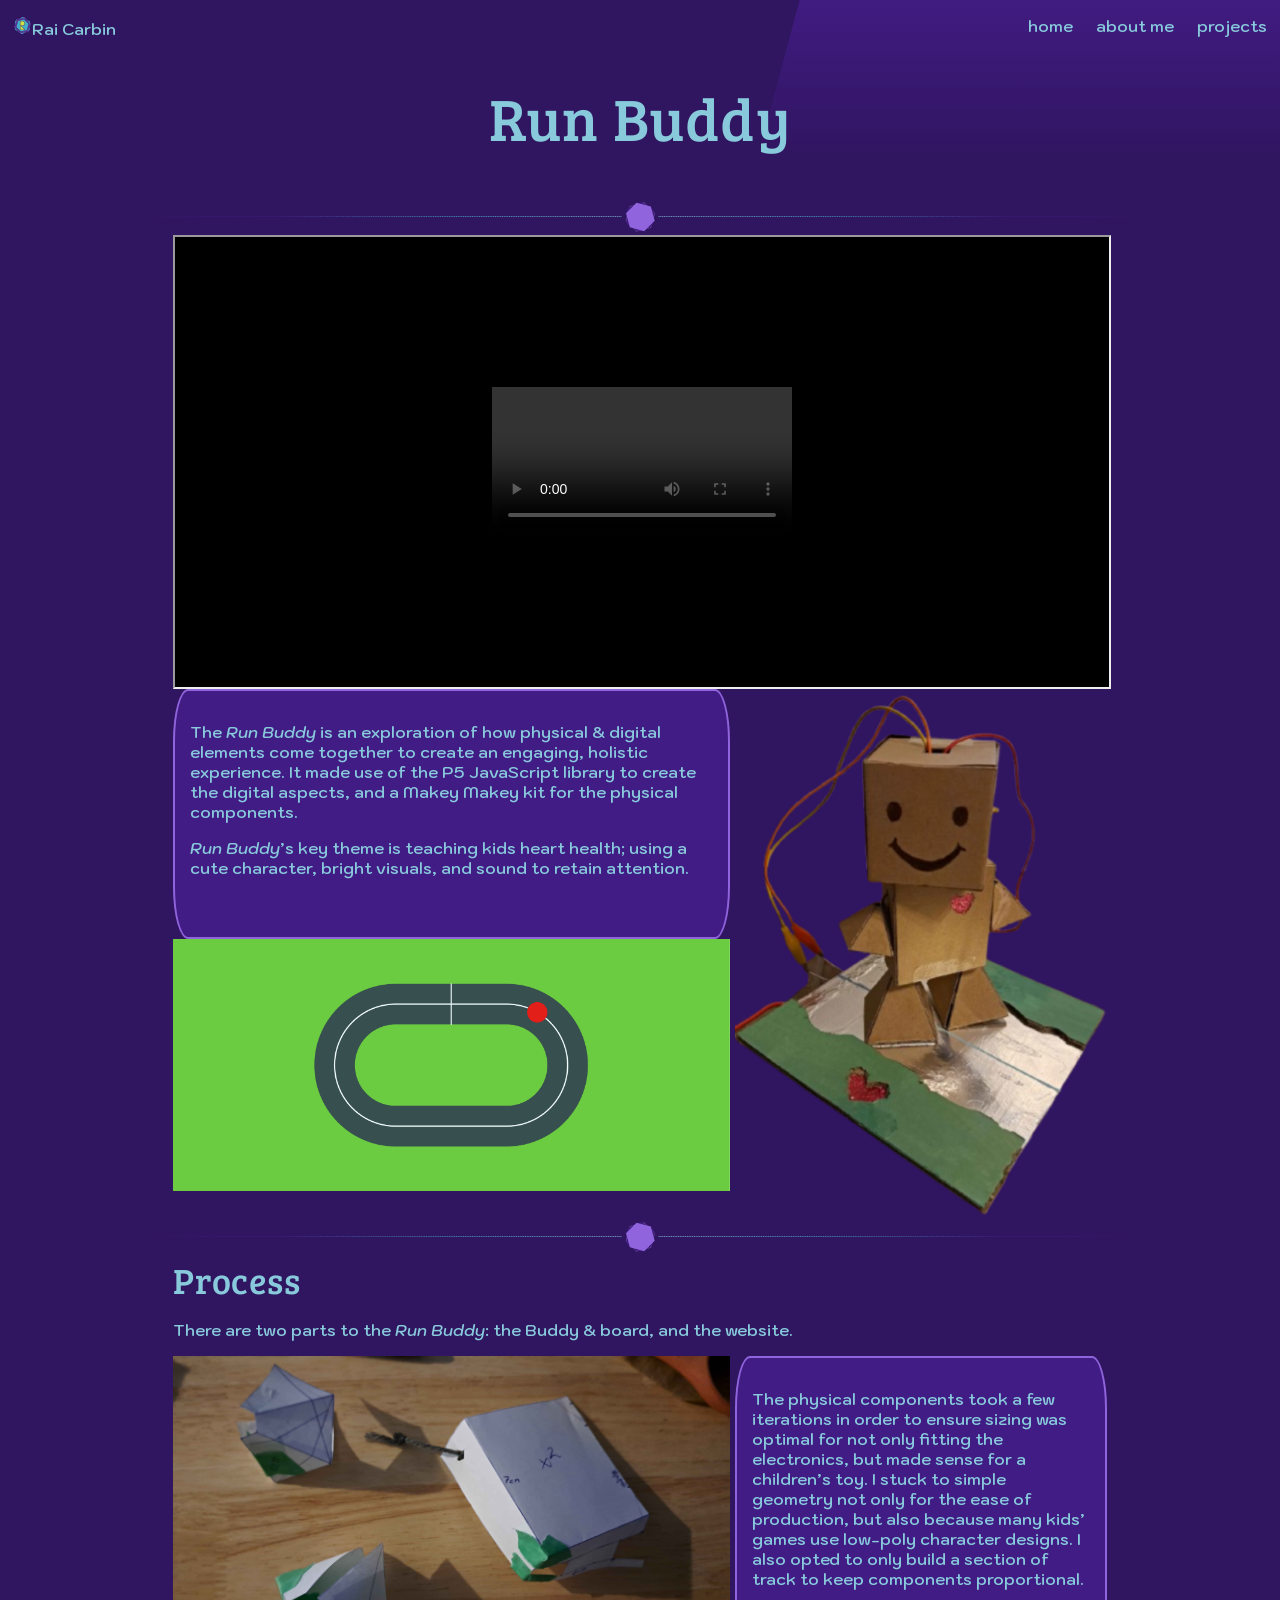
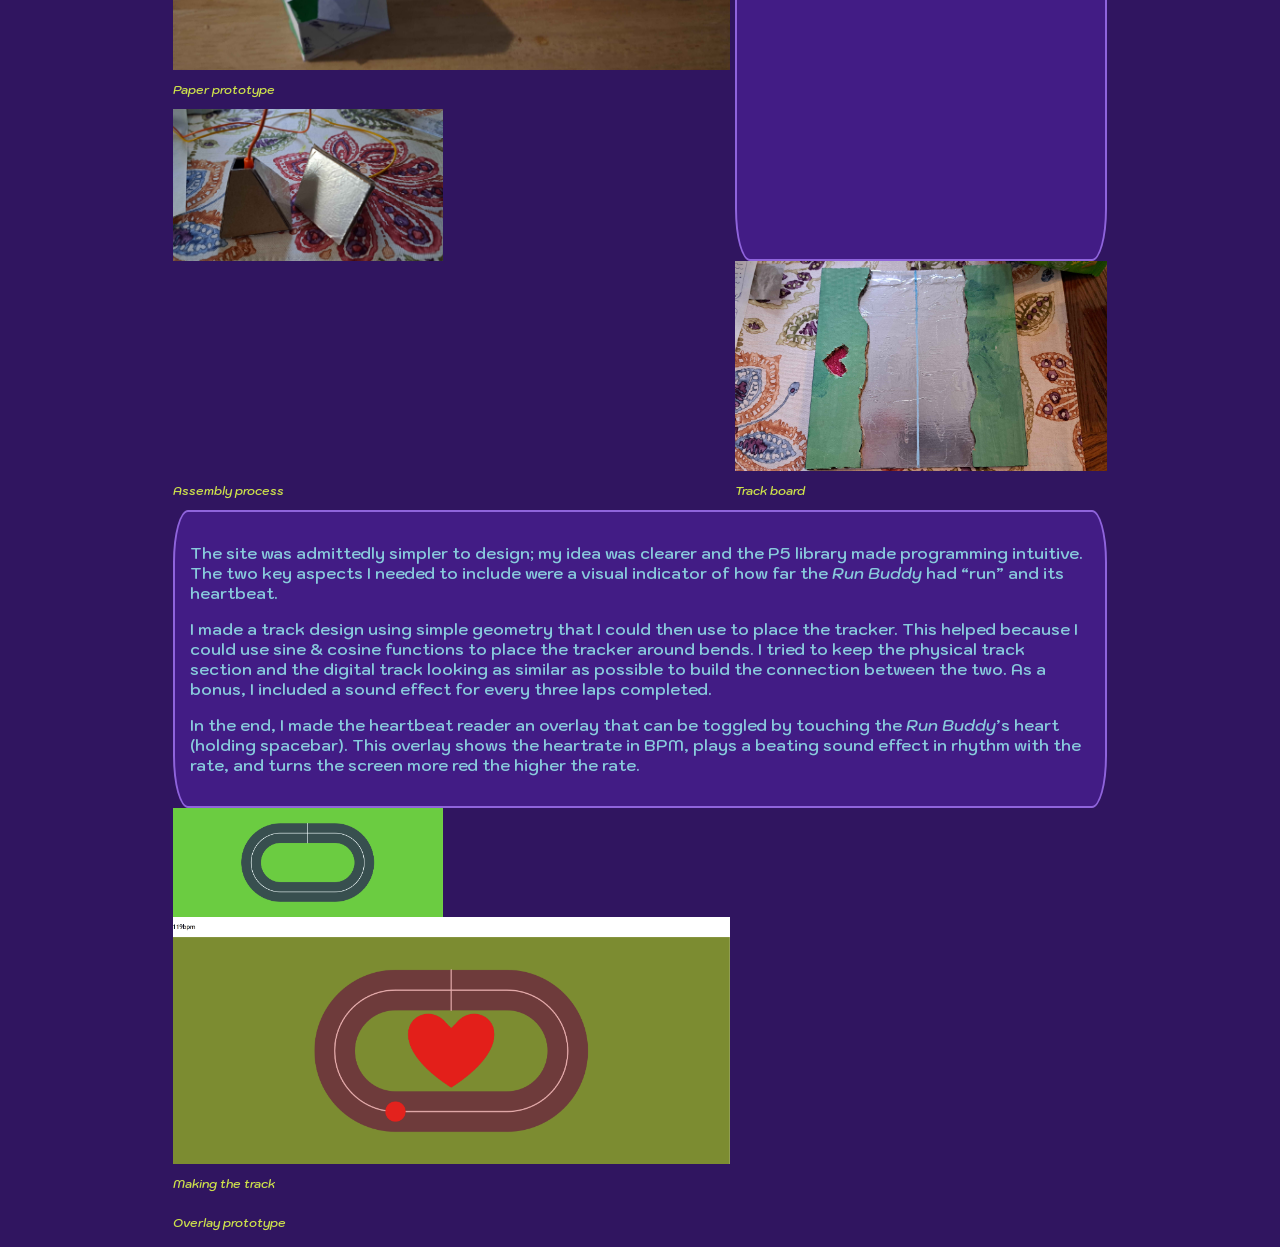
==== commit 05d36355: "Fix HTML formatting and structure" ====
--- a/p1.html
+++ b/p1.html
@@ -51,10 +51,10 @@
         </p>
     </div>
     <p class="left desc">Paper prototype</p>
-    <img src="img/projects/feet.png" class="left" style="width: 100%;">
-    <p class="left desc">Assembly process</p>
-    <img src="img/projects/board.png" class="left" style="width: 100%;">
-    <p class="left desc">Track board</p>
+    <img src="img/projects/feet.png" class="left" style="width: 100%; grid-column-end: 6;">
+    <img src="img/projects/board.png" class="right" style="width: 100%;">
+    <p class="left desc" style="grid-column-end: 6;">Assembly process</p>
+    <p class="right desc">Track board</p>
     <div class="textbox">
         <p>
             The site was admittedly simpler to design; my idea was clearer and the P5 library made 
@@ -72,9 +72,9 @@
             sound effect in rhythm with the rate, and turns the screen more red the higher the rate. 
         </p>
     </div>
-    <img src="img/projects/justTrack.png" class="left" style="width: 100%;">
-    <p class="left desc">Making the track</p>
+    <img src="img/projects/justTrack.png" class="left" style="width: 100%; grid-column-end: 6;">
     <img src="img/projects/overlayProto.png" class="left" style="width: 100%;">
+    <p class="left desc" style="grid-column-end: 6;">Making the track</p>
     <p class="left desc">Overlay prototype</p>
 </body>
 </html>
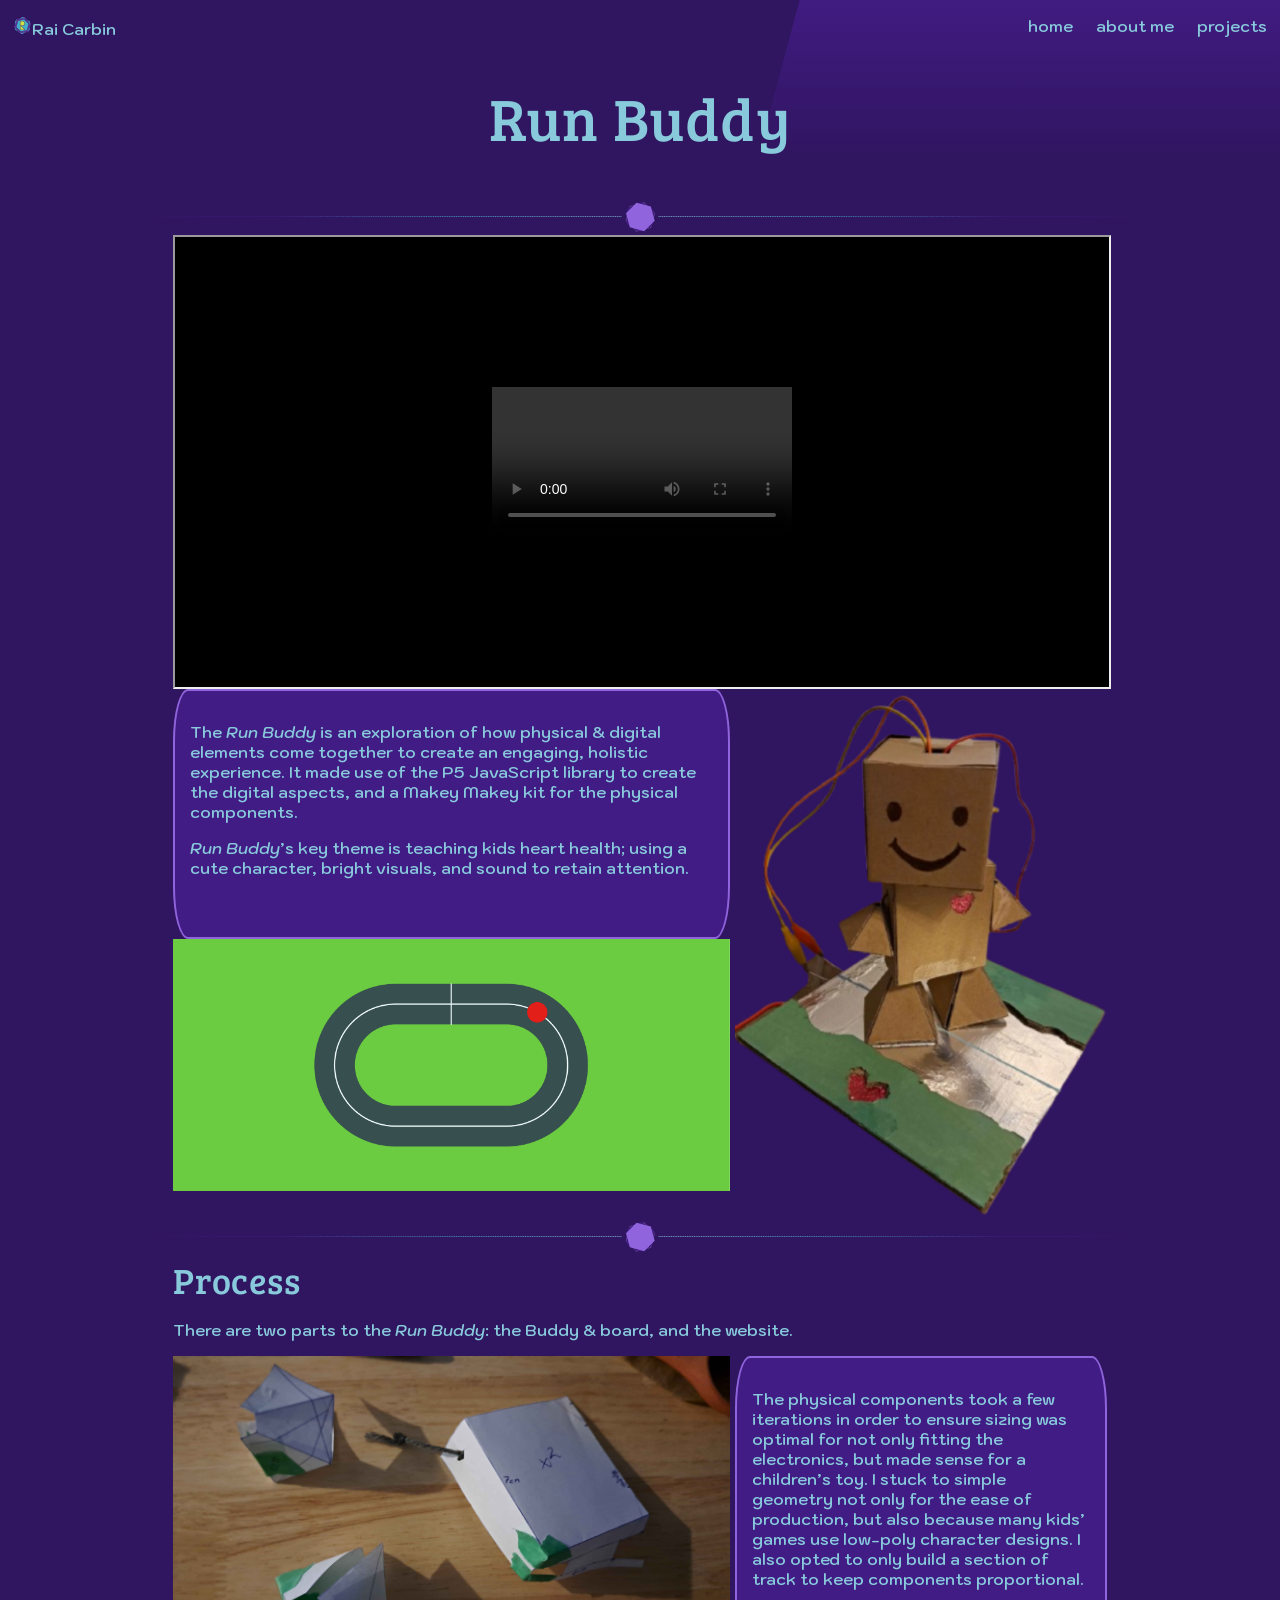
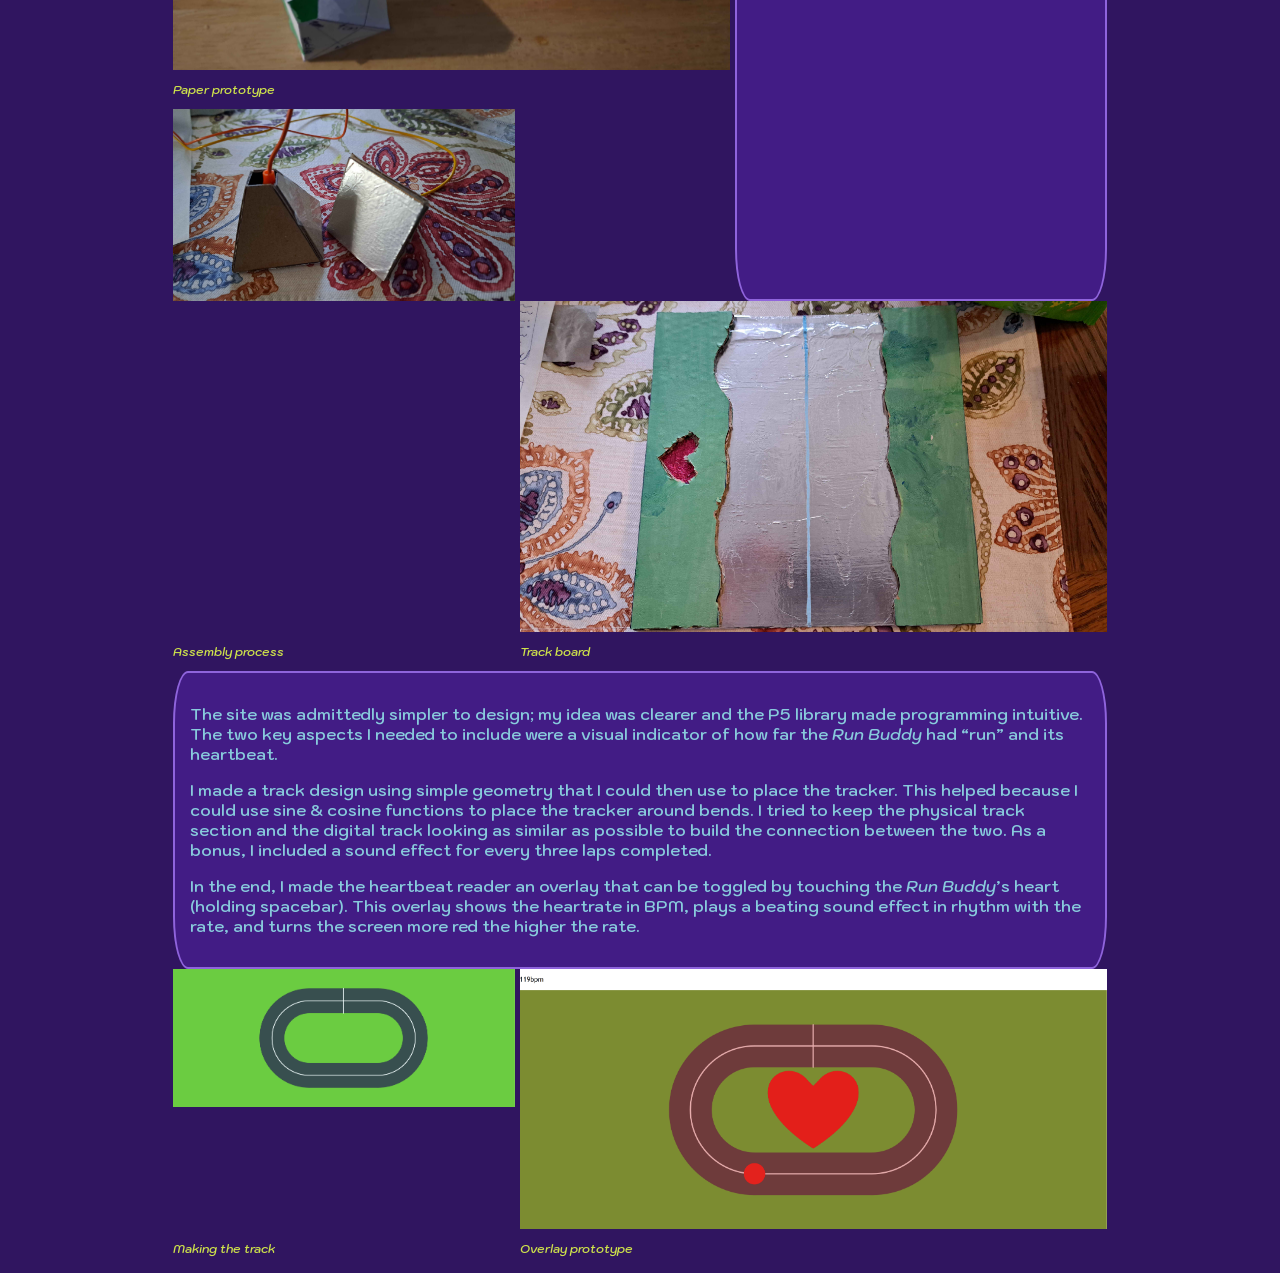
==== commit 6e77ba6b: "Update p1.html" ====
--- a/p1.html
+++ b/p1.html
@@ -51,10 +51,10 @@
         </p>
     </div>
     <p class="left desc">Paper prototype</p>
-    <img src="img/projects/feet.png" class="left" style="width: 100%; grid-column-end: 6;">
-    <img src="img/projects/board.png" class="right" style="width: 100%;">
-    <p class="left desc" style="grid-column-end: 6;">Assembly process</p>
-    <p class="right desc">Track board</p>
+    <img src="img/projects/feet.png" class="left" style="width: 100%; grid-column-end: 7;">
+    <img src="img/projects/board.png" class="right" style="width: 100%; grid-column-start: 7;">
+    <p class="left desc" style="grid-column-end: 7;">Assembly process</p>
+    <p class="right desc" style="grid-column-start: 7;">Track board</p>
     <div class="textbox">
         <p>
             The site was admittedly simpler to design; my idea was clearer and the P5 library made 
@@ -72,9 +72,9 @@
             sound effect in rhythm with the rate, and turns the screen more red the higher the rate. 
         </p>
     </div>
-    <img src="img/projects/justTrack.png" class="left" style="width: 100%; grid-column-end: 6;">
-    <img src="img/projects/overlayProto.png" class="left" style="width: 100%;">
-    <p class="left desc" style="grid-column-end: 6;">Making the track</p>
-    <p class="left desc">Overlay prototype</p>
+    <img src="img/projects/justTrack.png" class="left" style="width: 100%; grid-column-end: 7;">
+    <img src="img/projects/overlayProto.png" class="right" style="width: 100%; grid-column-start: 7;">
+    <p class="left desc" style="grid-column-end: 7;">Making the track</p>
+    <p class="left desc" style="grid-column-start: 7;">Overlay prototype</p>
 </body>
 </html>
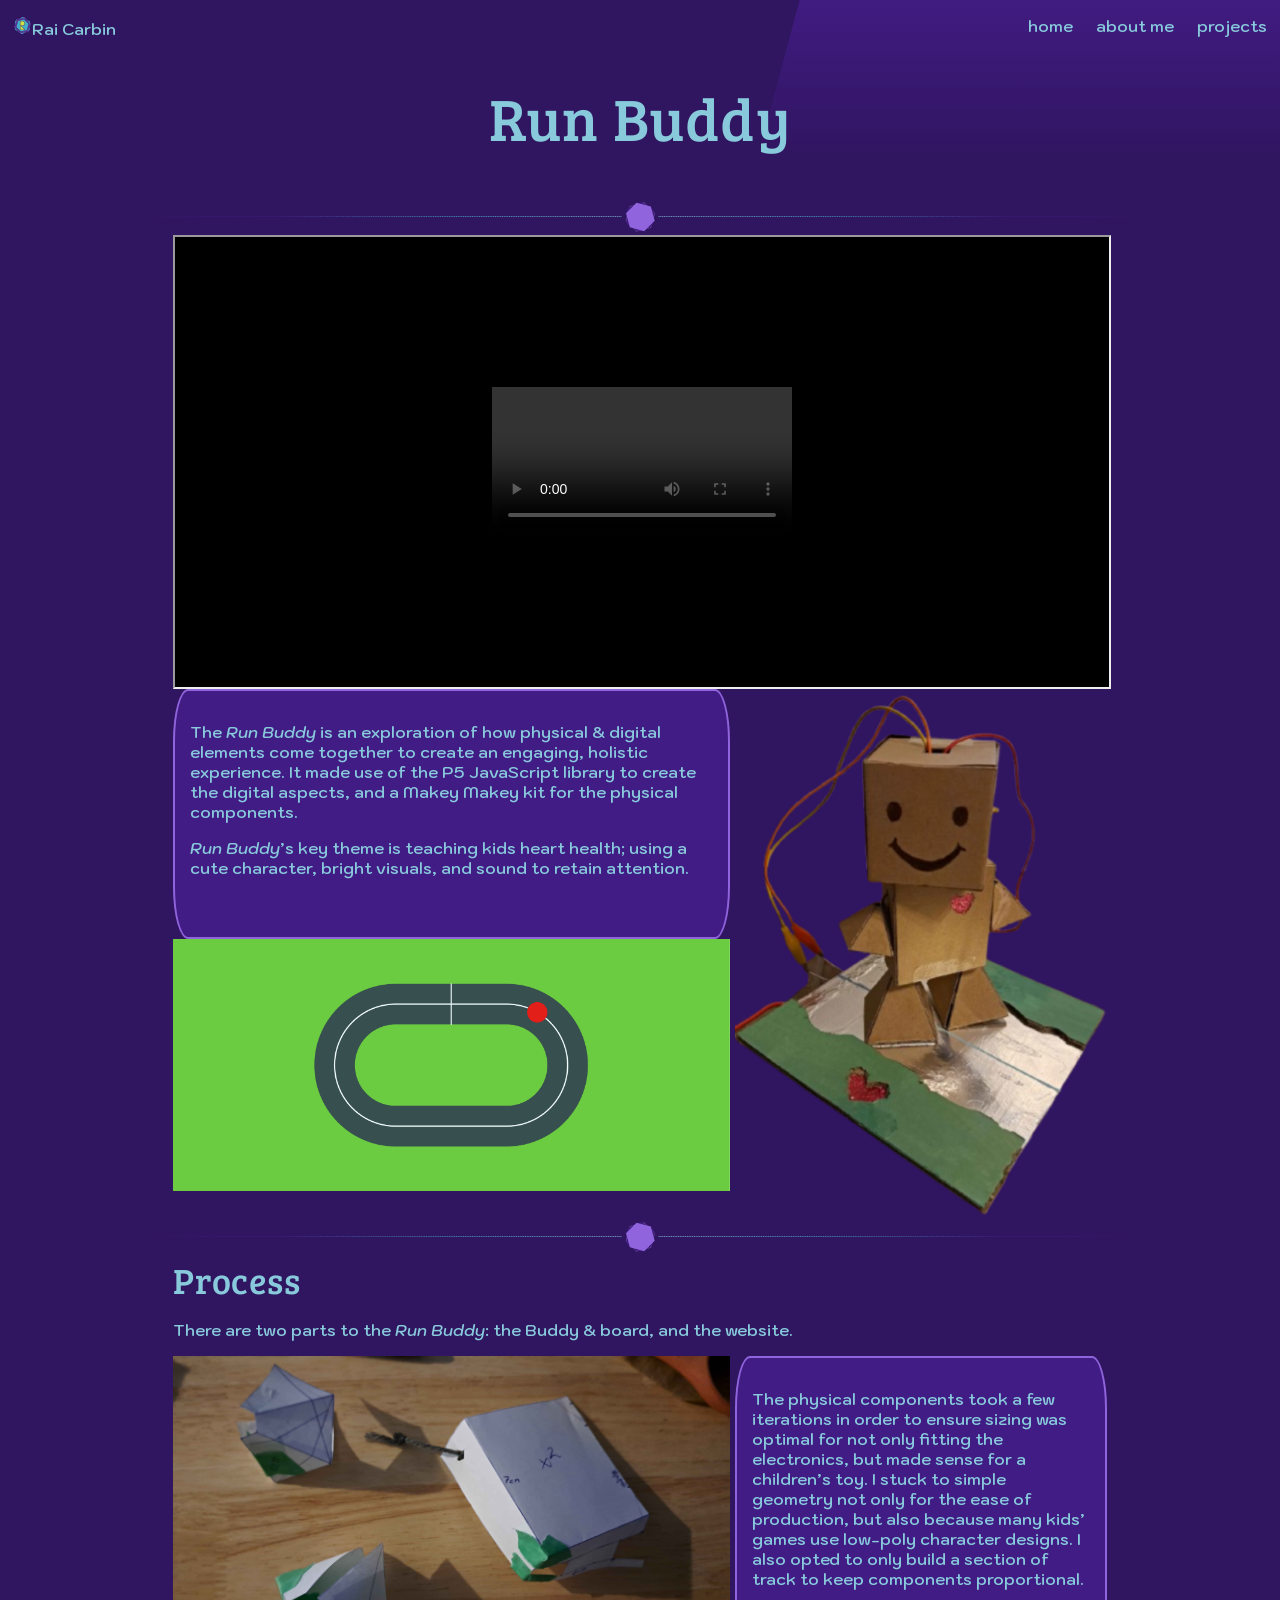
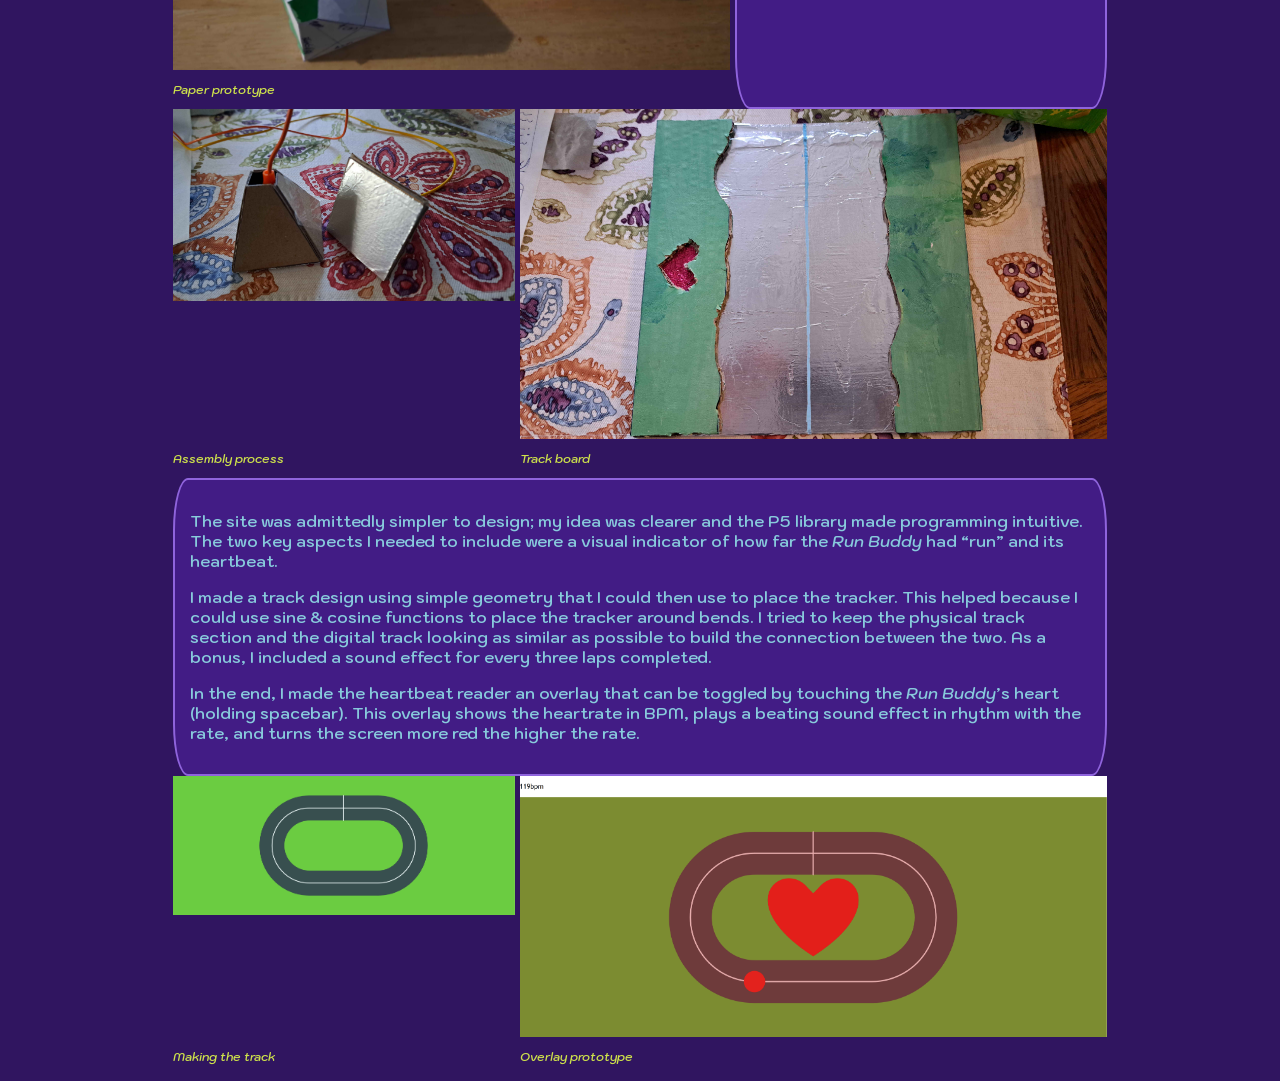
==== commit e804cae2: "Fix HTML encoding issues in p1.html" ====
--- a/p1.html
+++ b/p1.html
@@ -41,7 +41,7 @@
         There are two parts to the <i>Run Buddy</i>: the Buddy & board, and the website.
     </p>
     <img src="img/projects/paper.png" class="left" style="width: 100%;">
-    <div class="textbox right" style="grid-column-start: 10; grid-row: span 6;">
+    <div class="textbox right" style="grid-column-start: 10; grid-row: span 2;">
         <p>
             The physical components took a few iterations in order to ensure sizing was optimal 
             for not only fitting the electronics, but made sense for a children’s toy. I stuck to 
